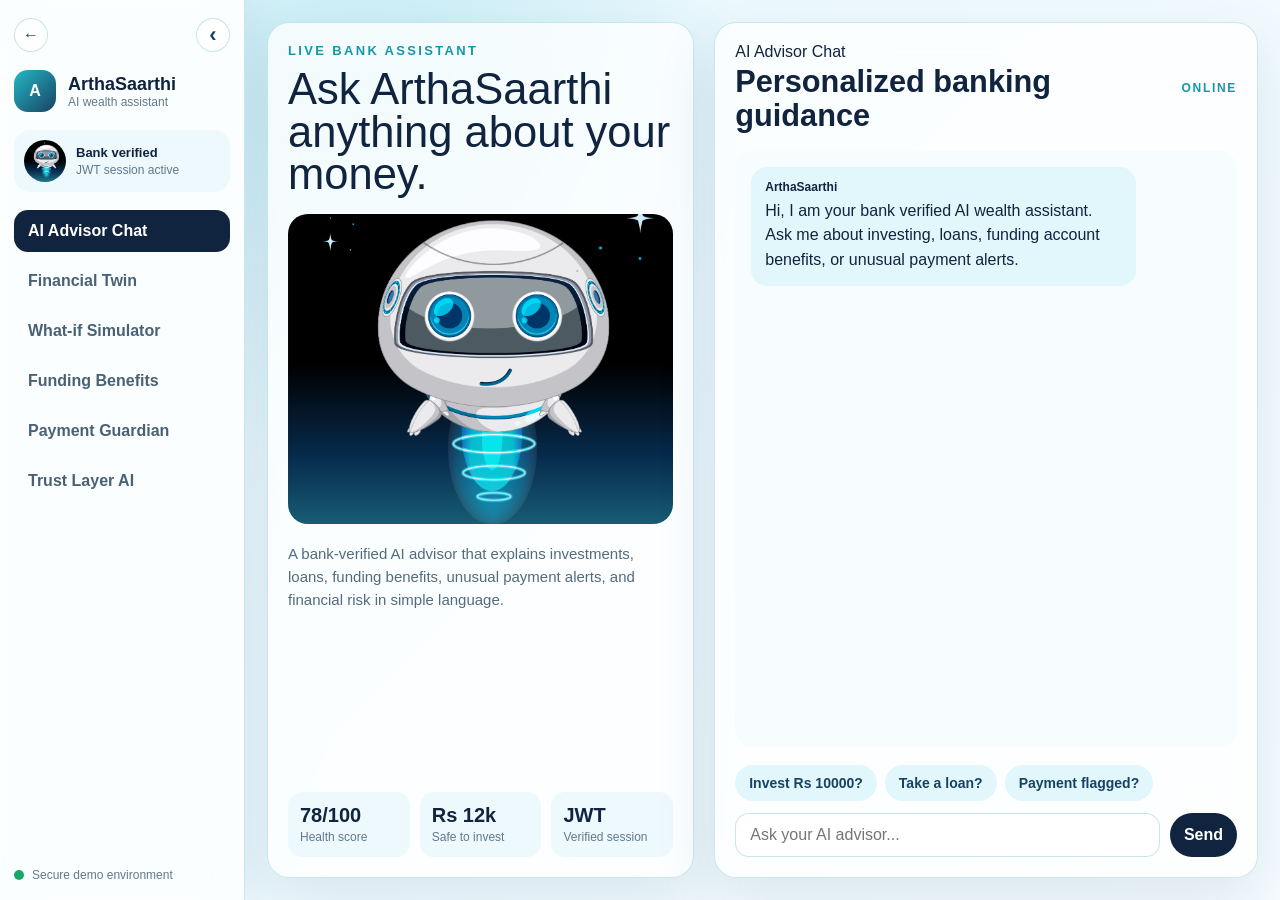
==== prototype.html @ 15962d5e "Initial commit: ArthaSaarthi AI prototype" ====
<!DOCTYPE html>
<html lang="en">
<head>
  <meta charset="UTF-8" />
  <meta name="viewport" content="width=device-width, initial-scale=1.0" />
  <title>ArthaSaarthi AI Prototype</title>
  <link rel="stylesheet" href="prototype.css" />
</head>
<body>
  <div class="prototype-app">
    <aside class="sidebar" id="sidebar">
      <div class="sidebar-actions">
        <a href="index.html" class="back-circle" title="Back to main site">←</a>
        <button type="button" class="collapse-btn" id="collapseBtn" title="Collapse sidebar">‹</button>
      </div>

      <div class="brand-block">
        <div class="brand-mark">A</div>
        <div>
          <h1>ArthaSaarthi</h1>
          <p>AI wealth assistant</p>
        </div>
      </div>

      <div class="mini-agent">
        <img src="assets/arthasaarthi-avatar.jpg" alt="ArthaSaarthi AI agent" />
        <div>
          <strong>Bank verified</strong>
          <span>JWT session active</span>
        </div>
      </div>

      <nav class="demo-nav">
        <button type="button" class="nav-item active" data-page="advisor">AI Advisor Chat</button>
        <button type="button" class="nav-item" data-page="financial-twin">Financial Twin</button>
        <button type="button" class="nav-item" data-page="simulator">What-if Simulator</button>
        <button type="button" class="nav-item" data-page="funding">Funding Benefits</button>
        <button type="button" class="nav-item" data-page="guardian">Payment Guardian</button>
        <button type="button" class="nav-item" data-page="trust">Trust Layer AI</button>
      </nav>

      <div class="sidebar-footer">
        <span></span>
        Secure demo environment
      </div>

      <div class="resize-handle" id="resizeHandle"></div>
    </aside>

    <main class="prototype-main">
      <section class="page active advisor-page" id="advisor">
        <div class="advisor-layout">
          <div class="agent-card compact-agent-card">
            <div class="agent-top">
              <p class="agent-status">LIVE BANK ASSISTANT</p>
              <h2>Ask ArthaSaarthi anything about your money.</h2>
            </div>

            <div class="agent-image-wrap">
              <img src="assets/arthasaarthi-avatar.jpg" alt="ArthaSaarthi AI agent" />
            </div>

            <p class="agent-description">
              A bank-verified AI advisor that explains investments, loans, funding benefits,
              unusual payment alerts, and financial risk in simple language.
            </p>

            <div class="agent-stats">
              <div>
                <strong>78/100</strong>
                <span>Health score</span>
              </div>
              <div>
                <strong>Rs 12k</strong>
                <span>Safe to invest</span>
              </div>
              <div>
                <strong>JWT</strong>
                <span>Verified session</span>
              </div>
            </div>
          </div>

          <div class="chat-panel compact-chat-panel">
            <div class="chat-header">
              <div>
                <p>AI Advisor Chat</p>
                <h3>Personalized banking guidance</h3>
              </div>
              <span>Online</span>
            </div>

            <div class="chat-window" id="chatWindow">
              <div class="chat-message ai">
                <span>ArthaSaarthi</span>
                <p>
                  Hi, I am your bank verified AI wealth assistant. Ask me about investing,
                  loans, funding account benefits, or unusual payment alerts.
                </p>
              </div>
            </div>

            <div class="quick-prompts">
              <button type="button" data-prompt="Can I invest Rs 10000 this month?">Invest Rs 10000?</button>
              <button type="button" data-prompt="Should I take a loan right now?">Take a loan?</button>
              <button type="button" data-prompt="Why was my payment flagged?">Payment flagged?</button>
            </div>

            <form class="chat-form" id="chatForm">
              <input id="chatInput" type="text" placeholder="Ask your AI advisor..." autocomplete="off" />
              <button type="submit">Send</button>
            </form>
          </div>
        </div>
      </section>

      <section class="page twin-page" id="financial-twin">
        <div class="dashboard-shell">
          <div class="dashboard-hero">
            <div>
              <p class="section-kicker">FINANCIAL TWIN</p>
              <h2>Customer money behavior, converted into a living financial profile.</h2>
              <p>
                ArthaSaarthi creates a secure financial twin from bank transactions,
                balances, spending rhythm, goals, and risk appetite.
              </p>
            </div>

            <div class="score-card">
              <div class="score-ring"><span>78</span></div>
              <div>
                <small>Financial Health Score</small>
                <h3>Balanced and improving</h3>
                <p>Low EMI pressure, stable income, and healthy saving pattern.</p>
              </div>
            </div>
          </div>

          <div class="metric-grid">
            <div class="metric-card">
              <span>Monthly Income</span>
              <strong>Rs 82,000</strong>
              <p>Salary credited regularly</p>
            </div>
            <div class="metric-card">
              <span>Avg. Spending</span>
              <strong>Rs 51,200</strong>
              <p>Normal range detected</p>
            </div>
            <div class="metric-card">
              <span>Idle Balance</span>
              <strong>Rs 48,500</strong>
              <p>Can be optimized</p>
            </div>
            <div class="metric-card">
              <span>Safe To Invest</span>
              <strong>Rs 12,000</strong>
              <p>After emergency buffer</p>
            </div>
          </div>

          <div class="twin-grid">
            <div class="dashboard-card wide">
              <div class="card-head">
                <h3>Spending Pattern</h3>
                <span>Last 30 days</span>
              </div>

              <div class="spend-row">
                <p>Rent & Bills</p>
                <div><span style="width: 74%;"></span></div>
                <strong>Rs 24,000</strong>
              </div>
              <div class="spend-row">
                <p>Food & Grocery</p>
                <div><span style="width: 48%;"></span></div>
                <strong>Rs 12,400</strong>
              </div>
              <div class="spend-row">
                <p>Shopping</p>
                <div><span style="width: 34%;"></span></div>
                <strong>Rs 8,800</strong>
              </div>
              <div class="spend-row">
                <p>Investments</p>
                <div><span style="width: 28%;"></span></div>
                <strong>Rs 6,000</strong>
              </div>
            </div>

            <div class="dashboard-card">
              <div class="card-head">
                <h3>AI Insight</h3>
                <span>Live</span>
              </div>
              <p class="insight-text">
                Customer can increase monthly SIP by Rs 4,000 without affecting
                liquidity. A sweep deposit can also improve returns on idle balance.
              </p>
            </div>

            <div class="dashboard-card">
              <div class="card-head">
                <h3>Behavior Signals</h3>
                <span>Bank data</span>
              </div>
              <ul class="signal-list">
                <li>Salary pattern is consistent.</li>
                <li>Discretionary spend rose by 8%.</li>
                <li>Emergency buffer is protected.</li>
                <li>No missed EMI detected.</li>
              </ul>
            </div>

            <div class="dashboard-card wide">
              <div class="card-head">
                <h3>Goal Readiness</h3>
                <span>Vacation fund</span>
              </div>
              <div class="goal-progress">
                <div>
                  <p>Rs 62,000 saved of Rs 1,20,000</p>
                  <strong>52%</strong>
                </div>
                <span><i></i></span>
              </div>
            </div>
          </div>
        </div>
      </section>

      <section class="page simulator-page" id="simulator">
        <div class="simulator-dashboard">
          <div class="simulator-hero">
            <div>
              <p class="section-kicker">WHAT-IF SIMULATOR</p>
              <h2>Test loans and investments before the customer commits.</h2>
              <p>
                The simulator checks EMI pressure, monthly buffer, investment growth,
                and risk suitability in real time.
              </p>
            </div>
            <div class="decision-badge">
              <span id="decisionStatus">Suitable</span>
              <p id="decisionSubtext">Plan is safe for current income.</p>
            </div>
          </div>

          <div class="simulator-grid">
            <div class="sim-card input-card">
              <div class="card-head">
                <h3>Loan Scenario</h3>
                <span>Editable</span>
              </div>
              <label>Loan amount
                <input id="loanAmount" type="number" value="350000" />
              </label>
              <label>Interest rate
                <input id="interestRate" type="number" value="10.5" step="0.1" />
              </label>
              <label>Tenure in months
                <input id="tenureMonths" type="number" value="36" />
              </label>
            </div>

            <div class="sim-card input-card">
              <div class="card-head">
                <h3>Investment Scenario</h3>
                <span>Editable</span>
              </div>
              <label>Monthly investment
                <input id="investmentAmount" type="number" value="7000" />
              </label>
              <label>Expected return
                <input id="investmentReturn" type="number" value="11" step="0.1" />
              </label>
              <label>Years
                <input id="investmentYears" type="number" value="5" />
              </label>
            </div>

            <div class="sim-card result-card">
              <div class="card-head">
                <h3>AI Recommendation</h3>
                <span id="pressureLabel">Healthy</span>
              </div>
              <div class="risk-meter">
                <div id="riskMeterFill"></div>
              </div>
              <p id="simulationOutput"></p>
              <button type="button" id="simulateBtn">Run Simulation</button>
            </div>
          </div>

          <div class="sim-metrics">
            <div><span>Monthly EMI</span><strong id="emiOutput">Rs 0</strong></div>
            <div><span>Total Interest</span><strong id="interestOutput">Rs 0</strong></div>
            <div><span>Future Corpus</span><strong id="corpusOutput">Rs 0</strong></div>
            <div><span>Monthly Buffer</span><strong id="cashflowOutput">Rs 0</strong></div>
          </div>

          <div class="decision-card">
            <h3>Decision Logic</h3>
            <ul id="decisionList"></ul>
          </div>
        </div>
      </section>

      <section class="page funding-page" id="funding">
        <div class="funding-dashboard">
          <div class="funding-hero">
            <div>
              <p class="section-kicker">FUNDING BENEFITS</p>
              <h2>Turn idle balance into smarter bank-backed value.</h2>
              <p>
                ArthaSaarthi recommends sweep deposits, savings upgrades, and liquidity
                protection using the customer's own bank account data.
              </p>
            </div>

            <div class="funding-gain-card">
              <span>Projected extra yearly benefit</span>
              <strong id="fundingGain">Rs 0</strong>
              <p>Without disturbing daily spending needs.</p>
            </div>
          </div>

          <div class="funding-grid">
            <div class="funding-card optimizer-card">
              <div class="card-head">
                <h3>Smart Optimizer</h3>
                <span>Editable</span>
              </div>
              <label>Idle balance
                <input id="idleBalanceInput" type="number" value="48500" />
              </label>
              <label>Keep liquid reserve
                <input id="liquidReserveInput" type="number" value="18000" />
              </label>
              <label>Savings rate
                <input id="savingsRateInput" type="number" value="3.5" step="0.1" />
              </label>
              <label>Sweep FD rate
                <input id="sweepRateInput" type="number" value="6.8" step="0.1" />
              </label>
              <button type="button" id="optimizeFundingBtn">Optimize Benefits</button>
            </div>

            <div class="funding-card allocation-card">
              <div class="card-head">
                <h3>AI Allocation</h3>
                <span>Safe split</span>
              </div>
              <div class="allocation-ring" id="allocationRing">
                <strong id="sweepPercent">0%</strong>
                <span>to sweep</span>
              </div>
              <div class="allocation-row">
                <p>Sweep deposit</p>
                <strong id="sweepAmount">Rs 0</strong>
              </div>
              <div class="allocation-row">
                <p>Liquid reserve</p>
                <strong id="liquidAmount">Rs 0</strong>
              </div>
            </div>

            <div class="funding-card benefit-card">
              <div class="card-head">
                <h3>Benefit Comparison</h3>
                <span>Annual</span>
              </div>
              <div class="benefit-row">
                <p>Current savings interest</p>
                <strong id="currentInterest">Rs 0</strong>
              </div>
              <div class="benefit-row highlight">
                <p>Optimized bank benefit</p>
                <strong id="optimizedInterest">Rs 0</strong>
              </div>
              <div class="benefit-row">
                <p>Safety status</p>
                <strong id="fundingSafety">Approved</strong>
              </div>
              <p class="funding-note" id="fundingSafetyText"></p>
            </div>
          </div>

          <div class="product-strip">
            <div>
              <span>Recommended</span>
              <h3>Auto Sweep Deposit</h3>
              <p id="fundingActionText"></p>
            </div>
            <div>
              <span>Suggested amount</span>
              <strong id="productSweepAmount">Rs 0</strong>
            </div>
            <div>
              <span>Bank rate</span>
              <strong id="productSweepRate">6.8%</strong>
            </div>
          </div>
        </div>
      </section>

      <section class="page guardian-page" id="guardian">
        <div class="guardian-dashboard">
          <div class="guardian-hero">
            <div>
              <p class="section-kicker">PAYMENT GUARDIAN</p>
              <h2>Confirm unusual payments instantly, even after banking hours.</h2>
              <p>
                When a transaction looks unusual, ArthaSaarthi pauses the payment and
                verifies the customer through MPIN, OTP, biometric, or JWT session.
              </p>
            </div>

            <div class="risk-badge">
              <span>High attention</span>
              <strong>Rs 85,000</strong>
              <p>Unusual payment detected</p>
            </div>
          </div>

          <div class="guardian-grid">
            <div class="guardian-card transaction-card">
              <div class="card-head">
                <h3>Flagged Transaction</h3>
                <span>Paused</span>
              </div>
              <div class="transaction-amount">Rs 85,000</div>
              <div class="transaction-details">
                <div><span>Merchant</span><strong>Zenith Electronics</strong></div>
                <div><span>Time</span><strong>8:42 PM</strong></div>
                <div><span>Location</span><strong>Bengaluru</strong></div>
                <div><span>Usual range</span><strong>Rs 2,000 - Rs 18,000</strong></div>
              </div>
            </div>

            <div class="guardian-card anomaly-card">
              <div class="card-head">
                <h3>Behavior Analysis</h3>
                <span>AI risk scan</span>
              </div>
              <div class="anomaly-row">
                <p>Amount unusual</p>
                <div><span style="width: 92%;"></span></div>
                <strong>92%</strong>
              </div>
              <div class="anomaly-row">
                <p>Time unusual</p>
                <div><span style="width: 68%;"></span></div>
                <strong>68%</strong>
              </div>
              <div class="anomaly-row">
                <p>Merchant familiarity</p>
                <div><span style="width: 38%;"></span></div>
                <strong>38%</strong>
              </div>
            </div>

            <div class="guardian-card verify-card">
              <div class="card-head">
                <h3>Customer Verification</h3>
                <span>Secure action</span>
              </div>
              <div class="verify-methods">
                <button type="button" class="verify-method active" data-method="MPIN">MPIN</button>
                <button type="button" class="verify-method" data-method="OTP">OTP</button>
                <button type="button" class="verify-method" data-method="Biometric">Biometric</button>
                <button type="button" class="verify-method" data-method="JWT">JWT</button>
              </div>
              <input id="mpinInput" type="password" maxlength="4" placeholder="Enter MPIN: 1234" />
              <div class="guardian-actions">
                <button type="button" id="confirmPayment">Confirm Payment</button>
                <button type="button" id="blockPayment">Block Payment</button>
              </div>
              <p class="payment-status" id="paymentStatus">
                Payment is paused until the customer confirms identity.
              </p>
            </div>

            <div class="guardian-card timeline-card">
              <div class="card-head">
                <h3>Real-time Flow</h3>
                <span>Bank + AI</span>
              </div>
              <div class="timeline">
                <div><span></span><p>Transaction initiated</p></div>
                <div><span></span><p>AI detects unusual behavior</p></div>
                <div><span></span><p>Customer verifies securely</p></div>
                <div><span></span><p>Bank audit log is updated</p></div>
              </div>
            </div>
          </div>
        </div>
      </section>

      <section class="page trust-layer-page" id="trust">
        <div class="trust-shell">
          <div class="trust-hero">
            <div class="trust-hero-copy">
              <p class="trust-kicker">TRUST LAYER AI</p>
              <h2>
                Advice that is checked,
                <span>explained, and bank-approved.</span>
              </h2>
              <p>
                Before ArthaSaarthi suggests an investment, loan decision, funding
                benefit, or payment approval, the Trust Layer verifies customer
                suitability, bank policy, product risk, authentication, and audit readiness.
              </p>
            </div>

            <div class="trust-decision-card">
              <div class="trust-card-top">
                <span class="trust-live-dot"></span>
                <p>Policy engine active</p>
              </div>
              <div class="trust-score-wrap">
                <div class="trust-score-ring">
                  <span id="trustScore">94%</span>
                </div>
                <div>
                  <small>Trust readiness</small>
                  <h3 id="trustDecisionState">Approved with guardrails</h3>
                </div>
              </div>
              <p id="trustDecisionText">
                Recommendation can be shown because it matches the customer's risk profile,
                has verified source evidence, and includes a clear safety explanation.
              </p>
              <div class="trust-meter">
                <div id="trustMeter"></div>
              </div>
            </div>
          </div>

          <div class="trust-control-panel">
            <button type="button" class="trust-action active" data-trust-mode="approved">Approved Advice</button>
            <button type="button" class="trust-action" data-trust-mode="review">Needs Review</button>
            <button type="button" class="trust-action" data-trust-mode="blocked">Block Unsafe Advice</button>
          </div>

          <div class="trust-grid">
            <div class="trust-panel trust-large">
              <div class="trust-panel-head">
                <p>AI Safety Pipeline</p>
                <span>Live checks</span>
              </div>
              <div class="trust-pipeline">
                <div class="pipeline-step">
                  <span>01</span>
                  <h4>Customer Profile</h4>
                  <p>Income, spending, goals, risk appetite, and emergency buffer are checked.</p>
                </div>
                <div class="pipeline-line"></div>
                <div class="pipeline-step">
                  <span>02</span>
                  <h4>RAG Evidence</h4>
                  <p>Bank product rules, RBI guidance, and internal policy documents are retrieved.</p>
                </div>
                <div class="pipeline-line"></div>
                <div class="pipeline-step">
                  <span>03</span>
                  <h4>Suitability Guard</h4>
                  <p>Unsafe loan, investment, or funding suggestions are filtered before display.</p>
                </div>
                <div class="pipeline-line"></div>
                <div class="pipeline-step">
                  <span>04</span>
                  <h4>Explainability</h4>
                  <p>The customer sees why the advice is suitable and what risks are involved.</p>
                </div>
              </div>
            </div>

            <div class="trust-panel">
              <div class="trust-panel-head">
                <p>Source Grounding</p>
                <span>RAG</span>
              </div>
              <div class="source-stack">
                <div>
                  <strong>Bank FD policy</strong>
                  <small>Interest and lock-in rules verified</small>
                </div>
                <div>
                  <strong>Loan eligibility rulebook</strong>
                  <small>EMI pressure and repayment risk checked</small>
                </div>
                <div>
                  <strong>Fraud monitoring policy</strong>
                  <small>Unusual payment verification flow confirmed</small>
                </div>
              </div>
            </div>

            <div class="trust-panel">
              <div class="trust-panel-head">
                <p>Customer Protection</p>
                <span>Safety</span>
              </div>
              <div class="protection-list">
                <div><span class="status-dot pass"></span><p>Risk profile matched</p></div>
                <div><span class="status-dot pass"></span><p>Emergency balance protected</p></div>
                <div><span class="status-dot pass"></span><p>MPIN or JWT required for sensitive action</p></div>
                <div><span class="status-dot pass"></span><p>Audit trail stored for bank review</p></div>
              </div>
            </div>

            <div class="trust-panel trust-large">
              <div class="trust-panel-head">
                <p>Explainable AI Output</p>
                <span>Customer ready</span>
              </div>
              <div class="explain-card">
                <h4>Why this recommendation is safe</h4>
                <p>
                  ArthaSaarthi recommends moving only the surplus balance into a sweep
                  deposit because the customer's monthly spending pattern is stable,
                  emergency reserve remains protected, and the product risk is low.
                </p>
                <div class="explain-tags">
                  <span>Low risk</span>
                  <span>Policy matched</span>
                  <span>RAG verified</span>
                  <span>Consent needed</span>
                </div>
              </div>
            </div>

            <div class="trust-panel">
              <div class="trust-panel-head">
                <p>Audit Trail</p>
                <span>Bank log</span>
              </div>
              <div class="audit-feed" id="trustAuditFeed">
                <div>
                  <span>Now</span>
                  <strong>Advice approved</strong>
                  <p>Suitability, RAG evidence, and policy checks passed.</p>
                </div>
                <div>
                  <span>2 sec ago</span>
                  <strong>Sources retrieved</strong>
                  <p>Bank product policy and customer profile matched.</p>
                </div>
                <div>
                  <span>4 sec ago</span>
                  <strong>Risk scan completed</strong>
                  <p>No high-risk recommendation detected.</p>
                </div>
              </div>
            </div>

            <div class="trust-panel">
              <div class="trust-panel-head">
                <p>Final Gate</p>
                <span>Decision</span>
              </div>
              <div class="final-gate">
                <h3>Show advice to customer</h3>
                <p>
                  The assistant can explain the recommendation, but money movement still
                  requires customer consent and secure bank authentication.
                </p>
                <div class="gate-lock">
                  <span></span>
                  <p>JWT verified session required</p>
                </div>
              </div>
            </div>
          </div>
        </div>
      </section>
    </main>
  </div>

  <script src="prototype.js"></script>
</body>
</html>
---- prototype.css ----
* {
  box-sizing: border-box;
}

body {
  margin: 0;
  font-family: Inter, Arial, sans-serif;
  color: #10243f;
  background: #eaf8ff;
}

button,
input {
  font: inherit;
}

.prototype-app {
  min-height: 100vh;
  display: flex;
}

.sidebar {
  width: 245px;
  min-width: 74px;
  max-width: 330px;
  height: 100vh;
  position: sticky;
  top: 0;
  flex: 0 0 auto;
  padding: 18px 14px;
  background: rgba(255, 255, 255, 0.82);
  border-right: 1px solid rgba(25, 151, 170, 0.22);
  box-shadow: 12px 0 40px rgba(27, 83, 116, 0.08);
  backdrop-filter: blur(18px);
  transition: width 0.25s ease;
}

.sidebar.collapsed {
  width: 74px !important;
}

.sidebar-actions {
  display: flex;
  justify-content: space-between;
  align-items: center;
  margin-bottom: 18px;
}

.back-circle,
.collapse-btn {
  width: 34px;
  height: 34px;
  border-radius: 50%;
  display: grid;
  place-items: center;
  text-decoration: none;
  border: 1px solid rgba(25, 151, 170, 0.25);
  background: #ffffff;
  color: #184263;
  font-weight: 900;
  cursor: pointer;
}

.collapse-btn {
  font-size: 22px;
}

.brand-block {
  display: flex;
  align-items: center;
  gap: 12px;
  margin-bottom: 18px;
}

.brand-mark {
  width: 42px;
  height: 42px;
  border-radius: 14px;
  display: grid;
  place-items: center;
  color: #ffffff;
  font-weight: 900;
  background: linear-gradient(135deg, #24b8c5, #184263);
}

.brand-block h1 {
  margin: 0;
  font-size: 18px;
}

.brand-block p,
.sidebar-footer,
.mini-agent span {
  margin: 0;
  color: #60798c;
  font-size: 12px;
}

.mini-agent {
  display: flex;
  align-items: center;
  gap: 10px;
  padding: 10px;
  border-radius: 16px;
  background: #eef9fd;
  margin-bottom: 18px;
}

.mini-agent img {
  width: 42px;
  height: 42px;
  border-radius: 50%;
  object-fit: cover;
}

.mini-agent strong {
  display: block;
  font-size: 13px;
}

.demo-nav {
  display: grid;
  gap: 8px;
}

.nav-item {
  border: 0;
  width: 100%;
  text-align: left;
  padding: 12px 14px;
  border-radius: 14px;
  background: transparent;
  color: #486174;
  font-weight: 800;
  cursor: pointer;
}

.nav-item:hover,
.nav-item.active {
  background: #10243f;
  color: #ffffff;
}

.sidebar-footer {
  position: absolute;
  left: 14px;
  right: 14px;
  bottom: 18px;
  display: flex;
  gap: 8px;
  align-items: center;
}

.sidebar-footer span {
  width: 10px;
  height: 10px;
  border-radius: 50%;
  background: #18a767;
}

.resize-handle {
  position: absolute;
  top: 0;
  right: -4px;
  width: 8px;
  height: 100%;
  cursor: col-resize;
}

.sidebar.collapsed .brand-block div:not(.brand-mark),
.sidebar.collapsed .mini-agent div,
.sidebar.collapsed .nav-item,
.sidebar.collapsed .sidebar-footer {
  display: none;
}

.sidebar.collapsed .brand-block,
.sidebar.collapsed .mini-agent,
.sidebar.collapsed .sidebar-actions {
  justify-content: center;
}

.prototype-main {
  flex: 1;
  min-width: 0;
}

.page {
  display: none;
  min-height: 100vh;
  padding: 34px;
}

.page.active {
  display: block;
}

.advisor-page,
.twin-page,
.simulator-page,
.funding-page,
.guardian-page {
  background:
    radial-gradient(circle at 12% 10%, rgba(36, 184, 197, 0.18), transparent 32%),
    linear-gradient(135deg, #eaf8ff, #f7fcff);
}

.advisor-page {
  padding: 22px;
  overflow: hidden;
}

.advisor-layout {
  width: min(1120px, 100%);
  height: calc(100vh - 44px);
  min-height: 610px;
  margin: 0 auto;
  display: grid;
  grid-template-columns: 0.88fr 1.12fr;
  gap: 20px;
  align-items: stretch;
}

.agent-card,
.chat-panel,
.dashboard-card,
.metric-card,
.sim-card,
.funding-card,
.product-strip,
.guardian-card,
.score-card,
.decision-badge,
.funding-gain-card {
  border: 1px solid rgba(25, 151, 170, 0.22);
  background: rgba(255, 255, 255, 0.76);
  box-shadow: 0 22px 60px rgba(27, 83, 116, 0.12);
  backdrop-filter: blur(18px);
}

.agent-card,
.chat-panel {
  border-radius: 22px;
  padding: 20px;
  min-height: 0;
}

.compact-agent-card {
  display: flex;
  flex-direction: column;
}

.agent-status,
.section-kicker {
  color: #1597aa;
  font-size: 13px;
  font-weight: 900;
  letter-spacing: 0.18em;
  text-transform: uppercase;
}

.agent-status {
  margin: 0 0 10px;
}

.agent-top h2 {
  margin: 0;
  font-size: clamp(34px, 3.4vw, 52px);
  line-height: 0.98;
  font-weight: 500;
  letter-spacing: 0;
}

.agent-image-wrap {
  height: clamp(230px, 36vh, 310px);
  margin: 18px 0;
  border-radius: 20px;
  overflow: hidden;
  background: #d8eef6;
}

.agent-image-wrap img {
  width: 100%;
  height: 100%;
  object-fit: cover;
}

.agent-description {
  margin: 0;
  color: #526b7d;
  line-height: 1.55;
  font-size: 15px;
}

.agent-stats {
  display: grid;
  grid-template-columns: repeat(3, 1fr);
  gap: 10px;
  margin-top: auto;
  padding-top: 16px;
}

.agent-stats div {
  border-radius: 14px;
  background: #eef9fd;
  padding: 12px;
}

.agent-stats strong {
  display: block;
  font-size: 20px;
}

.agent-stats span {
  color: #60798c;
  font-size: 12px;
}

.compact-chat-panel {
  display: flex;
  flex-direction: column;
  height: 100%;
}

.chat-header,
.card-head {
  display: flex;
  justify-content: space-between;
  gap: 12px;
  align-items: center;
}

.chat-header p,
.card-head h3 {
  margin: 0;
}

.chat-header h3 {
  margin: 4px 0 0;
  font-size: clamp(24px, 2.4vw, 34px);
  line-height: 1.1;
}

.chat-header span,
.card-head span {
  color: #1597aa;
  font-size: 12px;
  font-weight: 900;
  letter-spacing: 0.14em;
  text-transform: uppercase;
}

.chat-window {
  flex: 1;
  min-height: 0;
  margin: 18px 0;
  padding: 16px;
  border-radius: 18px;
  background: #f7fcff;
  overflow-y: auto;
}

.chat-message {
  max-width: 82%;
  padding: 13px 14px;
  border-radius: 16px;
  margin-bottom: 12px;
}

.chat-message span {
  display: block;
  margin-bottom: 5px;
  font-size: 12px;
  font-weight: 900;
}

.chat-message p {
  margin: 0;
  line-height: 1.55;
}

.chat-message.ai {
  background: #e2f7fb;
}

.chat-message.user {
  margin-left: auto;
  background: #10243f;
  color: #ffffff;
}

.quick-prompts {
  display: flex;
  gap: 8px;
  flex-wrap: wrap;
}

.quick-prompts button,
.chat-form button,
.sim-card button,
.optimizer-card button,
.guardian-actions button {
  border: 0;
  border-radius: 999px;
  padding: 10px 14px;
  background: #10243f;
  color: #ffffff;
  font-weight: 800;
  cursor: pointer;
}

.quick-prompts button {
  background: #e2f7fb;
  color: #184263;
  font-size: 14px;
}

.chat-form {
  display: flex;
  gap: 10px;
  margin-top: 12px;
}

.chat-form input,
.input-card input,
.optimizer-card input,
.verify-card input {
  width: 100%;
  border: 1px solid rgba(25, 151, 170, 0.24);
  border-radius: 14px;
  padding: 12px 14px;
  outline: 0;
  color: #10243f;
  background: #ffffff;
}

.dashboard-shell,
.simulator-dashboard,
.funding-dashboard,
.guardian-dashboard {
  width: min(1180px, 100%);
  margin: 0 auto;
}

.dashboard-hero,
.simulator-hero,
.funding-hero,
.guardian-hero {
  display: grid;
  grid-template-columns: 1.25fr 0.75fr;
  gap: 20px;
  align-items: end;
  margin-bottom: 22px;
}

.dashboard-hero h2,
.simulator-hero h2,
.funding-hero h2,
.guardian-hero h2 {
  margin: 0;
  font-size: clamp(36px, 4.8vw, 68px);
  line-height: 0.96;
  font-weight: 500;
}

.dashboard-hero p,
.simulator-hero p,
.funding-hero p,
.guardian-hero p {
  color: #526b7d;
  line-height: 1.7;
}

.score-card,
.decision-badge,
.funding-gain-card,
.risk-badge {
  border-radius: 22px;
  padding: 22px;
}

.score-card {
  display: flex;
  gap: 18px;
  align-items: center;
}

.score-ring {
  width: 108px;
  height: 108px;
  border-radius: 50%;
  display: grid;
  place-items: center;
  background:
    radial-gradient(circle at center, #ffffff 58%, transparent 60%),
    conic-gradient(#24b8c5 0 78%, #d8eef6 78% 100%);
}

.score-ring span {
  font-size: 30px;
  font-weight: 900;
}

.metric-grid,
.sim-metrics {
  display: grid;
  grid-template-columns: repeat(4, 1fr);
  gap: 14px;
  margin-bottom: 14px;
}

.metric-card,
.sim-metrics div {
  border-radius: 18px;
  padding: 18px;
}

.metric-card span,
.sim-metrics span,
.funding-gain-card span,
.risk-badge span,
.product-strip span {
  color: #60798c;
  font-size: 13px;
  font-weight: 800;
}

.metric-card strong,
.sim-metrics strong,
.funding-gain-card strong,
.risk-badge strong {
  display: block;
  margin: 8px 0;
  font-size: 28px;
}

.metric-card p {
  margin: 0;
  color: #60798c;
}

.twin-grid,
.funding-grid,
.guardian-grid {
  display: grid;
  grid-template-columns: repeat(3, 1fr);
  gap: 14px;
}

.dashboard-card,
.sim-card,
.funding-card,
.guardian-card {
  border-radius: 20px;
  padding: 20px;
}

.wide {
  grid-column: span 2;
}

.spend-row,
.anomaly-row {
  display: grid;
  grid-template-columns: 135px 1fr 90px;
  gap: 12px;
  align-items: center;
  margin-top: 18px;
}

.spend-row p,
.anomaly-row p {
  margin: 0;
  color: #486174;
  font-weight: 700;
}

.spend-row div,
.anomaly-row div,
.risk-meter {
  height: 9px;
  border-radius: 999px;
  background: #d8eef6;
  overflow: hidden;
}

.spend-row div span,
.anomaly-row div span,
.risk-meter div {
  display: block;
  height: 100%;
  border-radius: inherit;
  background: linear-gradient(90deg, #24b8c5, #184263);
}

.insight-text,
.funding-note {
  color: #526b7d;
  line-height: 1.7;
}

.signal-list,
.decision-card ul {
  margin: 0;
  padding-left: 18px;
  color: #526b7d;
  line-height: 1.8;
}

.goal-progress div {
  display: flex;
  justify-content: space-between;
}

.goal-progress span {
  display: block;
  height: 12px;
  border-radius: 999px;
  background: #d8eef6;
  overflow: hidden;
}

.goal-progress i {
  display: block;
  height: 100%;
  width: 52%;
  background: linear-gradient(90deg, #24b8c5, #184263);
}

.simulator-grid {
  display: grid;
  grid-template-columns: 1fr 1fr 1.15fr;
  gap: 14px;
  margin-bottom: 14px;
}

.input-card label,
.optimizer-card label {
  display: block;
  margin-top: 14px;
  color: #486174;
  font-weight: 800;
}

.input-card input,
.optimizer-card input {
  margin-top: 8px;
}

.result-card p {
  color: #526b7d;
  line-height: 1.65;
}

.risk-meter {
  margin: 18px 0;
}

.decision-card {
  border-radius: 20px;
  padding: 20px;
  background: #10243f;
  color: #ffffff;
}

.decision-card ul {
  color: rgba(255, 255, 255, 0.78);
}

.allocation-card {
  text-align: center;
}

.allocation-ring {
  width: 170px;
  height: 170px;
  margin: 20px auto;
  border-radius: 50%;
  display: grid;
  place-items: center;
  background:
    radial-gradient(circle at center, #ffffff 58%, transparent 59%),
    conic-gradient(#24b8c5 0 63%, #d8eef6 63% 100%);
}

.allocation-ring strong {
  font-size: 30px;
}

.allocation-ring span {
  color: #60798c;
  font-weight: 800;
}

.allocation-row,
.benefit-row {
  display: flex;
  justify-content: space-between;
  gap: 12px;
  padding: 12px 0;
  border-bottom: 1px solid rgba(25, 151, 170, 0.12);
}

.allocation-row p,
.benefit-row p {
  margin: 0;
  color: #526b7d;
}

.benefit-row.highlight strong {
  color: #1597aa;
}

.product-strip {
  margin-top: 14px;
  border-radius: 20px;
  padding: 18px;
  display: grid;
  grid-template-columns: 1.5fr 0.75fr 0.75fr;
  gap: 14px;
  align-items: center;
}

.product-strip h3,
.product-strip p {
  margin: 6px 0 0;
}

.product-strip strong {
  font-size: 26px;
}

.risk-badge {
  background: linear-gradient(135deg, #10243f, #184263);
  color: #ffffff;
}

.risk-badge span,
.risk-badge p {
  color: rgba(255, 255, 255, 0.72);
}

.transaction-amount {
  margin: 18px 0;
  font-size: 48px;
  font-weight: 900;
  color: #10243f;
}

.transaction-details {
  display: grid;
  grid-template-columns: 1fr 1fr;
  gap: 14px;
}

.transaction-details div {
  padding: 13px;
  border-radius: 14px;
  background: #eef9fd;
}

.transaction-details span {
  display: block;
  color: #60798c;
  font-size: 12px;
  margin-bottom: 5px;
}

.verify-methods {
  display: grid;
  grid-template-columns: repeat(4, 1fr);
  gap: 8px;
  margin: 18px 0;
}

.verify-method {
  border: 1px solid rgba(25, 151, 170, 0.24);
  background: #eef9fd;
  color: #184263;
  border-radius: 999px;
  padding: 10px;
  font-weight: 800;
  cursor: pointer;
}

.verify-method.active {
  background: #10243f;
  color: #ffffff;
}

.guardian-actions {
  display: flex;
  gap: 10px;
  margin-top: 14px;
}

.guardian-actions button:last-child {
  background: #e5534b;
}

.payment-status {
  color: #526b7d;
  line-height: 1.6;
}

.timeline {
  display: grid;
  gap: 18px;
}

.timeline div {
  display: flex;
  gap: 12px;
  align-items: center;
}

.timeline span {
  width: 13px;
  height: 13px;
  border-radius: 50%;
  background: #24b8c5;
  box-shadow: 0 0 0 7px rgba(36, 184, 197, 0.13);
}

.timeline p {
  margin: 0;
  color: #486174;
  font-weight: 800;
}

.trust-layer-page {
  min-height: 100vh;
  background:
    radial-gradient(circle at 14% 12%, rgba(36, 184, 197, 0.18), transparent 30%),
    linear-gradient(135deg, #eaf8ff 0%, #d7f0fb 45%, #f7fcff 100%);
  color: #10243f;
  overflow: hidden;
}

.trust-shell {
  width: min(1180px, 100%);
  margin: 0 auto;
}

.trust-hero {
  display: grid;
  grid-template-columns: minmax(0, 1.35fr) minmax(320px, 0.65fr);
  gap: 28px;
  align-items: stretch;
  margin-bottom: 18px;
}

.trust-kicker {
  margin: 0 0 12px;
  font-size: 13px;
  font-weight: 800;
  letter-spacing: 0.22em;
  color: #1597aa;
}

.trust-hero-copy h2 {
  margin: 0;
  max-width: 760px;
  font-size: clamp(42px, 5vw, 76px);
  line-height: 0.94;
  font-weight: 500;
}

.trust-hero-copy h2 span {
  display: block;
  background: linear-gradient(90deg, #19b6c6, #184263, #19b6c6);
  background-size: 220% auto;
  -webkit-background-clip: text;
  background-clip: text;
  color: transparent;
  animation: trustTitleMove 5s ease-in-out infinite;
}

.trust-hero-copy > p {
  max-width: 680px;
  margin: 22px 0 0;
  color: #486174;
  font-size: 18px;
  line-height: 1.75;
}

.trust-decision-card,
.trust-panel {
  border: 1px solid rgba(25, 151, 170, 0.22);
  background: rgba(255, 255, 255, 0.76);
  box-shadow: 0 22px 60px rgba(27, 83, 116, 0.12);
  backdrop-filter: blur(18px);
}

.trust-decision-card {
  border-radius: 24px;
  padding: 24px;
  display: flex;
  flex-direction: column;
  justify-content: space-between;
}

.trust-card-top,
.trust-panel-head {
  display: flex;
  align-items: center;
  justify-content: space-between;
  gap: 12px;
}

.trust-card-top p,
.trust-panel-head p {
  margin: 0;
  color: #10243f;
  font-weight: 800;
}

.trust-live-dot {
  width: 12px;
  height: 12px;
  border-radius: 999px;
  background: #18a767;
  box-shadow: 0 0 0 8px rgba(24, 167, 103, 0.12);
}

.trust-score-wrap {
  display: flex;
  align-items: center;
  gap: 18px;
  margin: 26px 0 18px;
}

.trust-score-ring {
  width: 104px;
  height: 104px;
  border-radius: 50%;
  display: grid;
  place-items: center;
  background:
    radial-gradient(circle at center, #ffffff 58%, transparent 60%),
    conic-gradient(#19b6c6 0 94%, #d4edf5 94% 100%);
}

.trust-score-ring span {
  color: #10243f;
  font-size: 24px;
  font-weight: 900;
}

.trust-score-wrap small {
  color: #637b8e;
  font-weight: 700;
}

.trust-score-wrap h3 {
  margin: 6px 0 0;
  font-size: 22px;
}

.trust-decision-card > p {
  margin: 0;
  color: #526b7d;
  line-height: 1.65;
}

.trust-meter {
  height: 9px;
  margin-top: 22px;
  border-radius: 999px;
  background: #d8eef6;
  overflow: hidden;
}

.trust-meter div {
  width: 94%;
  height: 100%;
  border-radius: inherit;
  background: linear-gradient(90deg, #18a767, #19b6c6);
  transition: 0.35s ease;
}

.trust-control-panel {
  display: flex;
  justify-content: center;
  gap: 12px;
  margin: 20px 0 24px;
  flex-wrap: wrap;
}

.trust-action {
  border: 1px solid rgba(25, 151, 170, 0.26);
  background: rgba(255, 255, 255, 0.72);
  color: #17415d;
  border-radius: 999px;
  padding: 12px 18px;
  font-weight: 800;
  cursor: pointer;
  transition: 0.2s ease;
}

.trust-action:hover,
.trust-action.active {
  background: #10243f;
  color: #ffffff;
  transform: translateY(-2px);
}

.trust-grid {
  display: grid;
  grid-template-columns: 1.25fr 0.85fr 0.85fr;
  gap: 16px;
}

.trust-panel {
  border-radius: 20px;
  padding: 20px;
}

.trust-large {
  grid-column: span 2;
}

.trust-panel-head {
  margin-bottom: 18px;
}

.trust-panel-head span {
  color: #1597aa;
  font-size: 12px;
  font-weight: 900;
  letter-spacing: 0.16em;
  text-transform: uppercase;
}

.trust-pipeline {
  display: grid;
  grid-template-columns: 1fr 34px 1fr 34px 1fr 34px 1fr;
  align-items: stretch;
}

.pipeline-step {
  border: 1px solid rgba(25, 151, 170, 0.18);
  background: #f7fcff;
  border-radius: 16px;
  padding: 16px;
  min-height: 162px;
}

.pipeline-step span {
  display: inline-grid;
  place-items: center;
  width: 34px;
  height: 34px;
  border-radius: 50%;
  background: #e2f7fb;
  color: #1597aa;
  font-weight: 900;
  margin-bottom: 14px;
}

.pipeline-step h4,
.explain-card h4,
.final-gate h3 {
  margin: 0 0 8px;
  font-size: 18px;
}

.pipeline-step p,
.explain-card p,
.final-gate p {
  margin: 0;
  color: #566f82;
  line-height: 1.6;
}

.pipeline-line {
  height: 2px;
  background: linear-gradient(90deg, #19b6c6, rgba(25, 151, 170, 0.12));
  align-self: center;
}

.source-stack,
.protection-list,
.audit-feed {
  display: grid;
  gap: 12px;
}

.source-stack div {
  border: 1px solid rgba(25, 151, 170, 0.18);
  background: #f7fcff;
  border-radius: 14px;
  padding: 14px;
}

.source-stack strong,
.audit-feed strong {
  display: block;
  color: #10243f;
}

.source-stack small {
  display: block;
  margin-top: 5px;
  color: #60798c;
  line-height: 1.45;
}

.protection-list div {
  display: flex;
  gap: 10px;
  align-items: center;
}

.protection-list p {
  margin: 0;
  color: #405b70;
  font-weight: 700;
}

.status-dot {
  width: 11px;
  height: 11px;
  border-radius: 50%;
}

.status-dot.pass {
  background: #18a767;
  box-shadow: 0 0 0 6px rgba(24, 167, 103, 0.1);
}

.explain-card {
  border-radius: 18px;
  padding: 18px;
  background: linear-gradient(135deg, rgba(16, 36, 63, 0.95), rgba(21, 151, 170, 0.88));
  color: #ffffff;
}

.explain-card p {
  color: rgba(255, 255, 255, 0.78);
}

.explain-tags {
  display: flex;
  gap: 10px;
  flex-wrap: wrap;
  margin-top: 18px;
}

.explain-tags span {
  border: 1px solid rgba(255, 255, 255, 0.24);
  background: rgba(255, 255, 255, 0.12);
  border-radius: 999px;
  padding: 8px 12px;
  font-size: 13px;
  font-weight: 800;
}

.audit-feed div {
  border-left: 3px solid #19b6c6;
  padding-left: 12px;
}

.audit-feed span {
  display: block;
  color: #1597aa;
  font-size: 12px;
  font-weight: 900;
  margin-bottom: 4px;
}

.audit-feed p {
  margin: 4px 0 0;
  color: #60798c;
  line-height: 1.45;
}

.final-gate {
  min-height: 194px;
  display: flex;
  flex-direction: column;
  justify-content: space-between;
}

.gate-lock {
  display: flex;
  gap: 10px;
  align-items: center;
  border-radius: 14px;
  background: #eaf8ff;
  padding: 12px;
}

.gate-lock span {
  width: 14px;
  height: 14px;
  border-radius: 50%;
  background: #18a767;
  box-shadow: 0 0 0 7px rgba(24, 167, 103, 0.12);
}

.gate-lock p {
  margin: 0;
  color: #17415d;
  font-weight: 800;
}

@keyframes trustTitleMove {
  0% { background-position: 0% center; }
  50% { background-position: 100% center; }
  100% { background-position: 0% center; }
}

@media (max-width: 1100px) {
  .advisor-page {
    overflow: auto;
  }

  .advisor-layout,
  .dashboard-hero,
  .simulator-hero,
  .funding-hero,
  .guardian-hero,
  .trust-hero,
  .trust-grid {
    height: auto;
    min-height: auto;
    grid-template-columns: 1fr;
  }

  .metric-grid,
  .sim-metrics,
  .simulator-grid,
  .funding-grid,
  .guardian-grid,
  .product-strip {
    grid-template-columns: 1fr 1fr;
  }

  .compact-chat-panel {
    min-height: 560px;
  }

  .wide,
  .trust-large {
    grid-column: span 1;
  }

  .trust-pipeline {
    grid-template-columns: 1fr;
    gap: 12px;
  }

  .pipeline-line {
    width: 2px;
    height: 26px;
    justify-self: center;
  }
}

@media (max-width: 760px) {
  .prototype-app {
    display: block;
  }

  .sidebar {
    position: relative;
    width: 100% !important;
    height: auto;
  }

  .page {
    padding: 20px;
  }

  .metric-grid,
  .sim-metrics,
  .simulator-grid,
  .funding-grid,
  .guardian-grid,
  .product-strip,
  .transaction-details {
    grid-template-columns: 1fr;
  }

  .agent-stats {
    grid-template-columns: 1fr;
  }

  .chat-message {
    max-width: 100%;
  }

  .quick-prompts {
    display: grid;
  }

  .chat-form {
    flex-direction: column;
  }

  .spend-row,
  .anomaly-row {
    grid-template-columns: 1fr;
  }

  .verify-methods {
    grid-template-columns: 1fr 1fr;
  }

  .trust-hero-copy h2 {
    font-size: 42px;
  }
}
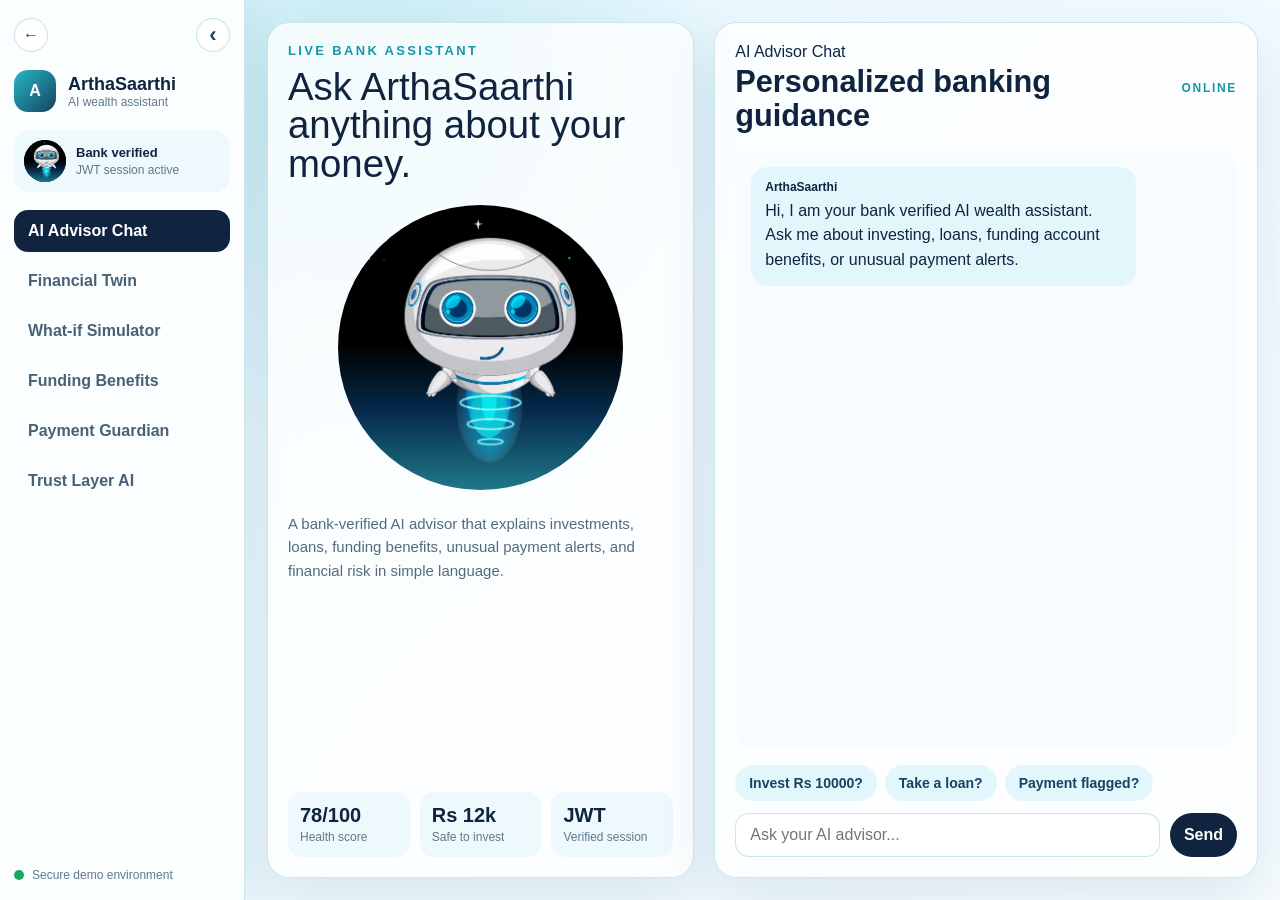
==== commit 2c700e9c: "Update prototype avatar layout" ====
--- a/prototype.html
+++ b/prototype.html
@@ -56,7 +56,7 @@
               <h2>Ask ArthaSaarthi anything about your money.</h2>
             </div>
 
-            <div class="agent-image-wrap">
+            <div class="agent-avatar-circle">
               <img src="assets/arthasaarthi-avatar.jpg" alt="ArthaSaarthi AI agent" />
             </div>
 
@@ -240,6 +240,7 @@
                 and risk suitability in real time.
               </p>
             </div>
+
             <div class="decision-badge">
               <span id="decisionStatus">Suitable</span>
               <p id="decisionSubtext">Plan is safe for current income.</p>
@@ -284,19 +285,33 @@
                 <h3>AI Recommendation</h3>
                 <span id="pressureLabel">Healthy</span>
               </div>
+
               <div class="risk-meter">
                 <div id="riskMeterFill"></div>
               </div>
+
               <p id="simulationOutput"></p>
               <button type="button" id="simulateBtn">Run Simulation</button>
             </div>
           </div>
 
           <div class="sim-metrics">
-            <div><span>Monthly EMI</span><strong id="emiOutput">Rs 0</strong></div>
-            <div><span>Total Interest</span><strong id="interestOutput">Rs 0</strong></div>
-            <div><span>Future Corpus</span><strong id="corpusOutput">Rs 0</strong></div>
-            <div><span>Monthly Buffer</span><strong id="cashflowOutput">Rs 0</strong></div>
+            <div>
+              <span>Monthly EMI</span>
+              <strong id="emiOutput">Rs 0</strong>
+            </div>
+            <div>
+              <span>Total Interest</span>
+              <strong id="interestOutput">Rs 0</strong>
+            </div>
+            <div>
+              <span>Future Corpus</span>
+              <strong id="corpusOutput">Rs 0</strong>
+            </div>
+            <div>
+              <span>Monthly Buffer</span>
+              <strong id="cashflowOutput">Rs 0</strong>
+            </div>
           </div>
 
           <div class="decision-card">
@@ -431,10 +446,22 @@
               </div>
               <div class="transaction-amount">Rs 85,000</div>
               <div class="transaction-details">
-                <div><span>Merchant</span><strong>Zenith Electronics</strong></div>
-                <div><span>Time</span><strong>8:42 PM</strong></div>
-                <div><span>Location</span><strong>Bengaluru</strong></div>
-                <div><span>Usual range</span><strong>Rs 2,000 - Rs 18,000</strong></div>
+                <div>
+                  <span>Merchant</span>
+                  <strong>Zenith Electronics</strong>
+                </div>
+                <div>
+                  <span>Time</span>
+                  <strong>8:42 PM</strong>
+                </div>
+                <div>
+                  <span>Location</span>
+                  <strong>Bengaluru</strong>
+                </div>
+                <div>
+                  <span>Usual range</span>
+                  <strong>Rs 2,000 - Rs 18,000</strong>
+                </div>
               </div>
             </div>
 
--- a/prototype.css
+++ b/prototype.css
@@ -110,7 +110,8 @@
   width: 42px;
   height: 42px;
   border-radius: 50%;
-  object-fit: cover;
+  object-fit: contain;
+  background: #061623;
 }
 
 .mini-agent strong {
@@ -265,24 +266,33 @@
 
 .agent-top h2 {
   margin: 0;
-  font-size: clamp(34px, 3.4vw, 52px);
-  line-height: 0.98;
+  font-size: clamp(32px, 3.1vw, 48px);
+  line-height: 1;
   font-weight: 500;
   letter-spacing: 0;
 }
 
 .agent-image-wrap {
-  height: clamp(230px, 36vh, 310px);
+  height: clamp(245px, 34vh, 330px);
   margin: 18px 0;
-  border-radius: 20px;
+  border-radius: 22px;
   overflow: hidden;
-  background: #d8eef6;
-}
-
+  display: grid;
+  place-items: center;
+  padding: 12px;
+  background:
+    radial-gradient(circle at 50% 75%, rgba(36, 184, 197, 0.42), transparent 28%),
+    linear-gradient(180deg, #020910 0%, #061623 48%, #0c3b59 100%);
+}
+
+.fixed-agent-image img,
 .agent-image-wrap img {
   width: 100%;
   height: 100%;
-  object-fit: cover;
+  object-fit: contain;
+  object-position: center;
+  display: block;
+  transform: scale(0.94);
 }
 
 .agent-description {
@@ -1311,4 +1321,64 @@
   .trust-hero-copy h2 {
     font-size: 42px;
   }
+}
+/* Final AI Advisor circular image */
+.advisor-page .agent-image-wrap,
+.advisor-page .fixed-agent-image {
+  display: none !important;
+}
+
+.advisor-page .agent-avatar-circle {
+  width: 285px !important;
+  height: 285px !important;
+  margin: 22px auto 18px !important;
+  border-radius: 50% !important;
+  overflow: hidden !important;
+  padding: 0 !important;
+  border: none !important;
+  background: transparent !important;
+  box-shadow: none !important;
+  display: flex !important;
+  align-items: center !important;
+  justify-content: center !important;
+}
+
+.advisor-page .agent-avatar-circle img {
+  width: 100% !important;
+  height: 100% !important;
+  object-fit: cover !important;
+  object-position: center center !important;
+  display: block !important;
+  padding: 0 !important;
+  margin: 0 !important;
+  border: none !important;
+  transform: none !important;
+}
+
+.advisor-page .compact-agent-card {
+  display: flex !important;
+  flex-direction: column !important;
+}
+
+.advisor-page .agent-top h2 {
+  font-size: clamp(32px, 3vw, 48px) !important;
+  line-height: 1 !important;
+}
+
+.advisor-page .agent-description {
+  margin-top: 4px !important;
+}
+
+@media (max-width: 900px) {
+  .advisor-page .agent-avatar-circle {
+    width: 245px !important;
+    height: 245px !important;
+  }
+}
+
+@media (max-width: 600px) {
+  .advisor-page .agent-avatar-circle {
+    width: 210px !important;
+    height: 210px !important;
+  }
 }
